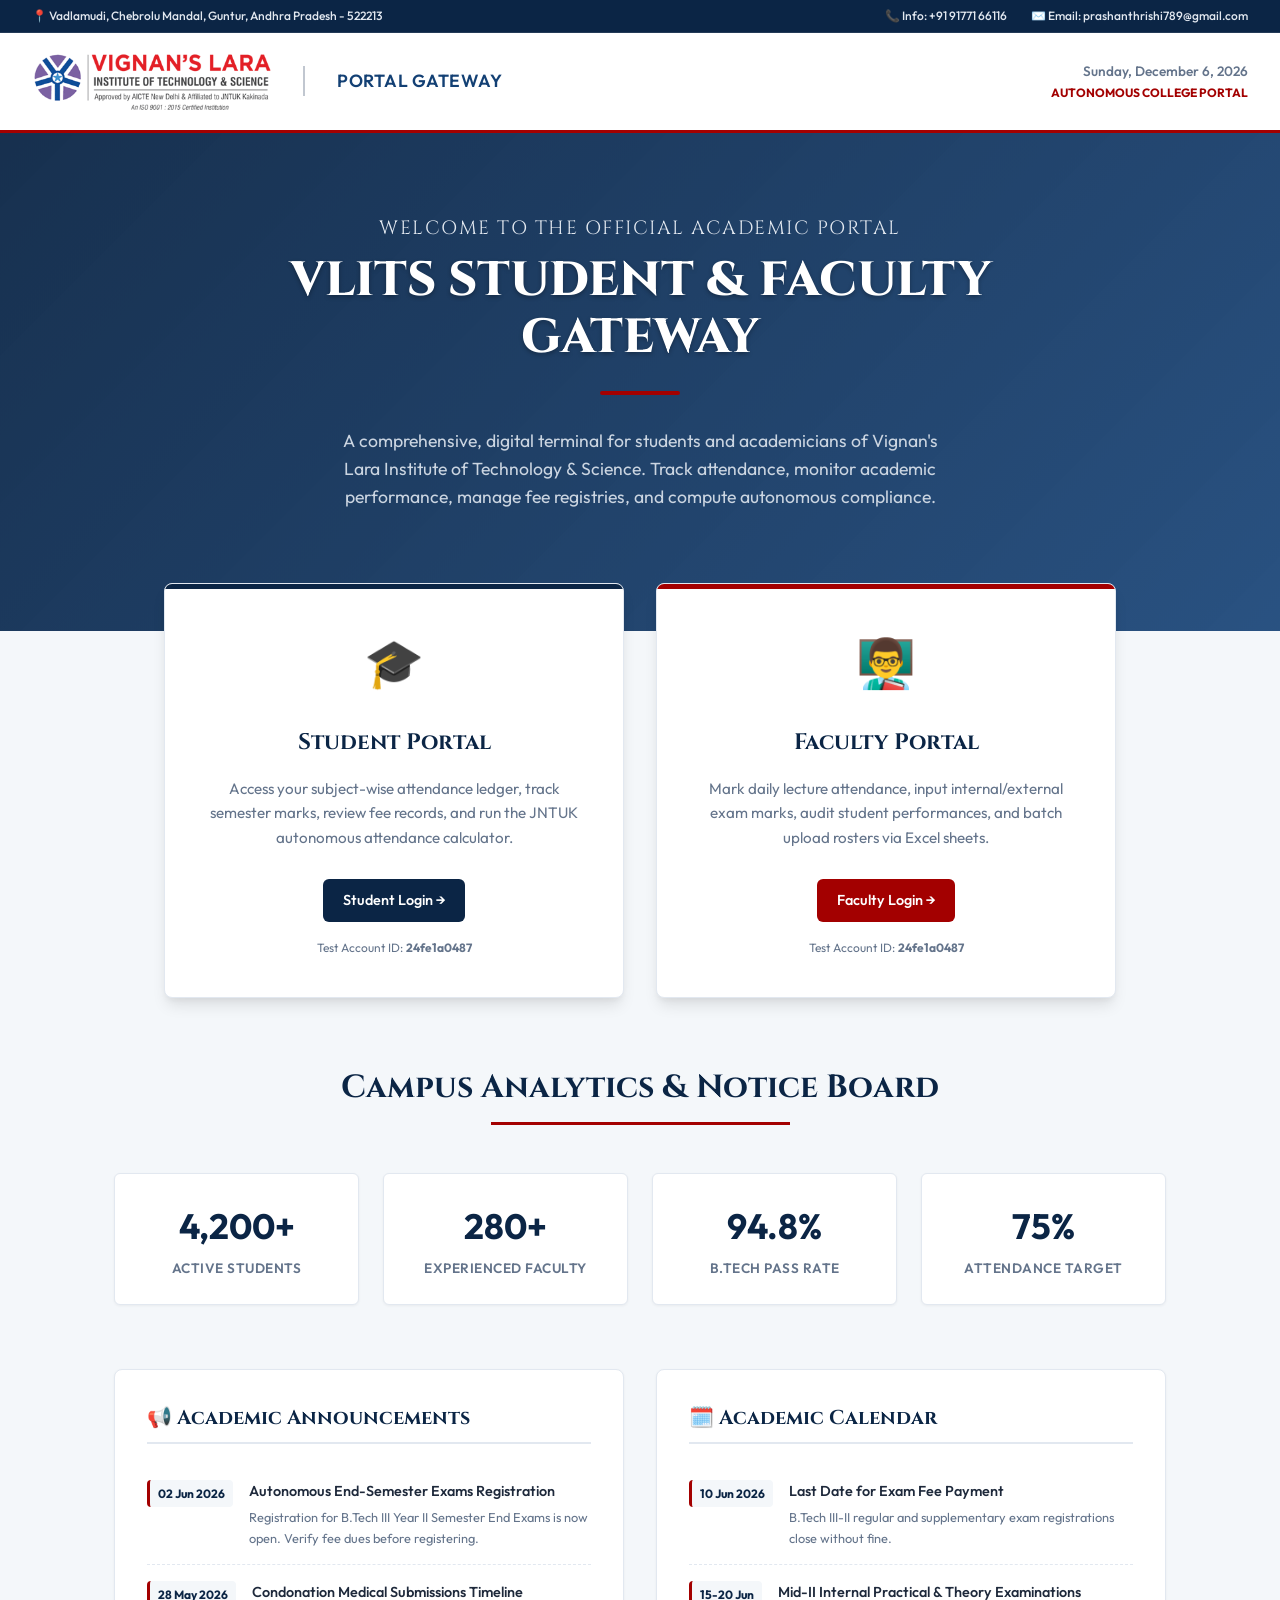
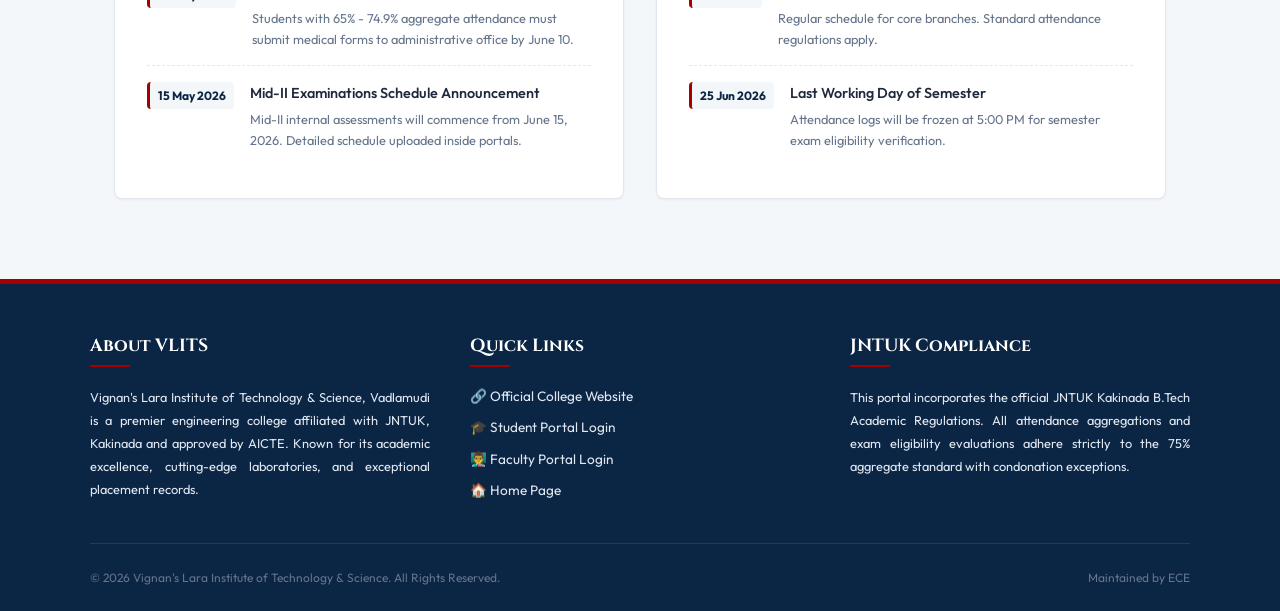
==== index.html @ f17a377c "Initial commit of VLITS student & faculty portal" ====
<!DOCTYPE html>
<html lang="en">
<head>
    <meta charset="UTF-8">
    <meta name="viewport" content="width=device-width, initial-scale=1.0">
    <title>VLITS - Student & Faculty Portal | Vignan's Lara Institute of Technology & Science</title>
    <meta name="description" content="Official Student and Faculty Portal of Vignan's Lara Institute of Technology & Science (VLITS), Vadlamudi. Access attendance, marks, fees, and academic statistics.">
    <link rel="stylesheet" href="css/style.css">
</head>
<body>

    <!-- Top Contact Bar -->
    <div style="background-color: var(--color-primary); color: #E2E8F0; padding: 0.4rem 2rem; display: flex; justify-content: space-between; font-size: 0.75rem; border-bottom: 1px solid rgba(255,255,255,0.1); font-weight: 500;">
        <div>
            <span>📍 Vadlamudi, Chebrolu Mandal, Guntur, Andhra Pradesh - 522213</span>
        </div>
        <div style="display: flex; gap: 1.5rem;">
            <span>📞 Info: +91 91771 66116</span>
            <span>✉️ Email: prashanthrishi789@gmail.com</span>
        </div>
    </div>

    <!-- College Header -->
    <header class="college-header">
        <div class="logo-container">
            <!-- Looks for local logo. If missing, displays stylized CSS graphic -->
            <img class="college-logo-img" src="vignans_lara_logo.png" alt="VLITS Logo" onerror="this.style.display='none'; document.getElementById('logo-fallback').style.display='flex';">
            
            <div id="logo-fallback" style="display:none; width: 60px; height: 60px; border-radius: 50%; background: linear-gradient(135deg, #0B2545, #A30000); color: #FFF; font-weight: 800; font-size: 1.4rem; align-items: center; justify-content: center; border: 3px solid #FFF; box-shadow: var(--shadow-sm);">VL</div>
            
            <div class="logo-divider"></div>
            <span class="portal-label">Portal Gateway</span>
        </div>
        <div class="header-meta">
            <div id="current-date-time">Thursday, June 4, 2026</div>
            <div style="font-size: 0.75rem; color: var(--color-secondary); font-weight: 700;">AUTONOMOUS COLLEGE PORTAL</div>
        </div>
    </header>

    <!-- Hero Section -->
    <section class="hero-section">
        <span class="hero-subtitle">WELCOME TO THE OFFICIAL ACADEMIC PORTAL</span>
        <h2 class="hero-title">VLITS STUDENT & FACULTY GATEWAY</h2>
        <div class="hero-divider"></div>
        <p class="hero-desc">
            A comprehensive, digital terminal for students and academicians of Vignan's Lara Institute of Technology & Science. Track attendance, monitor academic performance, manage fee registries, and compute autonomous compliance.
        </p>
    </section>

    <!-- Portal Selection Section -->
    <main class="portal-selection-container">
        <!-- Student Card -->
        <section class="portal-card portal-card-student">
            <div class="portal-card-icon">🎓</div>
            <h2>Student Portal</h2>
            <p>Access your subject-wise attendance ledger, track semester marks, review fee records, and run the JNTUK autonomous attendance calculator.</p>
            <a href="student-login.html" class="btn btn-primary">Student Login →</a>
            <div style="margin-top: 1rem; font-size: 0.75rem; color: var(--color-text-muted);">
                Test Account ID: <strong>24fe1a0487</strong>
            </div>
        </section>

        <!-- Faculty Card -->
        <section class="portal-card portal-card-faculty">
            <div class="portal-card-icon">👨‍🏫</div>
            <h2>Faculty Portal</h2>
            <p>Mark daily lecture attendance, input internal/external exam marks, audit student performances, and batch upload rosters via Excel sheets.</p>
            <a href="faculty-login.html" class="btn btn-secondary">Faculty Login →</a>
            <div style="margin-top: 1rem; font-size: 0.75rem; color: var(--color-text-muted);">
                Test Account ID: <strong>24fe1a0487</strong>
            </div>
        </section>
    </main>

    <!-- Stats & notice board on Landing -->
    <section class="landing-info-section">
        <div class="section-header-classic">
            <h2>Campus Analytics & Notice Board</h2>
        </div>

        <!-- Campus Stats Row -->
        <div class="quick-stats-grid">
            <div class="quick-stat-box">
                <div class="quick-stat-number">4,200+</div>
                <div class="quick-stat-label">Active Students</div>
            </div>
            <div class="quick-stat-box">
                <div class="quick-stat-number">280+</div>
                <div class="quick-stat-label">Experienced Faculty</div>
            </div>
            <div class="quick-stat-box">
                <div class="quick-stat-number">94.8%</div>
                <div class="quick-stat-label">B.Tech Pass Rate</div>
            </div>
            <div class="quick-stat-box">
                <div class="quick-stat-number">75%</div>
                <div class="quick-stat-label">Attendance Target</div>
            </div>
        </div>

        <!-- Columns: Notices & Calendar -->
        <div class="info-columns-grid">
            <!-- Notices -->
            <div class="info-pane">
                <h3>📢 Academic Announcements</h3>
                <ul class="notice-list" id="notices-container">
                    <!-- Dynamic Notice Items Loaded via JS -->
                </ul>
            </div>
 
            <!-- Calendar -->
            <div class="info-pane">
                <h3>🗓️ Academic Calendar</h3>
                <ul class="notice-list" id="calendar-container">
                    <!-- Dynamic Calendar Items Loaded via JS -->
                </ul>
            </div>
        </div>
    </section>
 
    <!-- Footer -->
    <footer class="college-footer">
        <div class="footer-content">
            <div class="footer-col">
                <h4 style="font-family: var(--font-header);">About VLITS</h4>
                <p style="font-size:0.8rem; margin-top:0.5rem; text-align:justify;">
                    Vignan's Lara Institute of Technology & Science, Vadlamudi is a premier engineering college affiliated with JNTUK, Kakinada and approved by AICTE. Known for its academic excellence, cutting-edge laboratories, and exceptional placement records.
                </p>
            </div>
            <div class="footer-col">
                <h4 style="font-family: var(--font-header);">Quick Links</h4>
                <ul style="margin-top:0.5rem;">
                    <li><a href="https://vignanlara.org" target="_blank">🔗 Official College Website</a></li>
                    <li><a href="student-login.html">🎓 Student Portal Login</a></li>
                    <li><a href="faculty-login.html">👨‍🏫 Faculty Portal Login</a></li>
                    <li><a href="index.html">🏠 Home Page</a></li>
                </ul>
            </div>
            <div class="footer-col">
                <h4 style="font-family: var(--font-header);">JNTUK Compliance</h4>
                <p style="font-size:0.8rem; margin-top:0.5rem; text-align:justify;">
                    This portal incorporates the official JNTUK Kakinada B.Tech Academic Regulations. All attendance aggregations and exam eligibility evaluations adhere strictly to the 75% aggregate standard with condonation exceptions.
                </p>
            </div>
        </div>
        <div class="footer-bottom">
            <div>
                © 2026 Vignan's Lara Institute of Technology & Science. All Rights Reserved.
            </div>
            <div>
                Maintained by ECE
            </div>
        </div>
    </footer>
 
    <!-- Script to set current date and load data.js to initialize localstorage -->
    <script src="js/data.js"></script>
    <script>
        // Update header date
        const options = { weekday: 'long', year: 'numeric', month: 'long', day: 'numeric' };
        document.getElementById('current-date-time').innerText = new Date().toLocaleDateString('en-US', options);

        // Load notices and calendar events dynamically
        async function loadAnnouncements() {
            try {
                const list = await DB.getAnnouncements();
                const noticesContainer = document.getElementById('notices-container');
                const calendarContainer = document.getElementById('calendar-container');
                
                if (noticesContainer && calendarContainer) {
                    noticesContainer.innerHTML = '';
                    calendarContainer.innerHTML = '';
                    
                    const notices = list.filter(a => a.type === 'notice');
                    const calendar = list.filter(a => a.type === 'calendar');
                    
                    if (notices.length === 0) {
                        noticesContainer.innerHTML = '<li class="notice-item" style="color: var(--color-text-muted); padding: 1rem 0;">No active announcements at this time.</li>';
                    } else {
                        notices.forEach(item => {
                            noticesContainer.innerHTML += `
                                <li class="notice-item">
                                    <div class="notice-date">${item.date}</div>
                                    <div>
                                        <div class="notice-title">${item.title}</div>
                                        <div class="notice-desc">${item.desc}</div>
                                    </div>
                                </li>
                            `;
                        });
                    }
                    
                    if (calendar.length === 0) {
                        calendarContainer.innerHTML = '<li class="notice-item" style="color: var(--color-text-muted); padding: 1rem 0;">No scheduled events in the academic calendar.</li>';
                    } else {
                        calendar.forEach(item => {
                            calendarContainer.innerHTML += `
                                <li class="notice-item">
                                    <div class="notice-date">${item.date}</div>
                                    <div>
                                        <div class="notice-title">${item.title}</div>
                                        <div class="notice-desc">${item.desc}</div>
                                    </div>
                                </li>
                            `;
                        });
                    }
                }
            } catch (err) {
                console.error("Failed to load announcements:", err);
            }
        }
        window.addEventListener('DOMContentLoaded', loadAnnouncements);
    </script>
</body>
</html>
---- css/style.css ----
/* ==========================================================================
   Vignan's Lara Institute of Technology & Science (VLITS) Portal Stylesheet
   Theme: Classic Academic Navy & Crimson Red with Modern UI Enhancements
   ========================================================================== */

@import url('https://fonts.googleapis.com/css2?family=Cinzel:wght@600;700;800&family=Outfit:wght@300;400;500;600;700&display=swap');

:root {
    /* Color Palette */
    --color-primary: #0B2545;       /* Deep Academic Navy Blue */
    --color-primary-light: #134074; /* Elegant Steel Blue */
    --color-secondary: #A30000;     /* Crimson Red (VLITS Branding) */
    --color-secondary-light: #C82323;
    --color-bg-main: #F4F7FA;       /* Clean Light Blue-Grey Background */
    --color-bg-card: #FFFFFF;       /* Pure White Cards */
    --color-text-dark: #1E293B;     /* Slate Dark Text */
    --color-text-muted: #64748B;    /* Slate Muted Text */
    --color-border: #E2E8F0;        /* Light Border */
    
    /* Status Colors */
    --color-safe: #10B981;          /* Success Green (>= 75%) */
    --color-safe-bg: #D1FAE5;
    --color-condonation: #F59E0B;   /* Warning Amber (65% - 75%) */
    --color-condonation-bg: #FEF3C7;
    --color-danger: #EF4444;        /* Danger Red (< 65%) */
    --color-danger-bg: #FEE2E2;

    /* Fonts */
    --font-header: 'Cinzel', serif;
    --font-body: 'Outfit', sans-serif;

    /* Shadows & Transitions */
    --shadow-sm: 0 1px 3px rgba(0, 0, 0, 0.05);
    --shadow-md: 0 4px 6px -1px rgba(0, 0, 0, 0.08), 0 2px 4px -1px rgba(0, 0, 0, 0.04);
    --shadow-lg: 0 10px 15px -3px rgba(0, 0, 0, 0.1), 0 4px 6px -2px rgba(0, 0, 0, 0.05);
    --shadow-premium: 0 20px 25px -5px rgba(11, 37, 69, 0.08), 0 10px 10px -5px rgba(11, 37, 69, 0.04);
    --transition: all 0.3s cubic-bezier(0.4, 0, 0.2, 1);
    
    /* Layout constants */
    --sidebar-width: 260px;
    --header-height: 80px;
}

/* ==========================================================================
   Base & Reset
   ========================================================================== */
* {
    margin: 0;
    padding: 0;
    box-sizing: border-box;
}

body {
    font-family: var(--font-body);
    background-color: var(--color-bg-main);
    color: var(--color-text-dark);
    line-height: 1.6;
    overflow-x: hidden;
}

a {
    text-decoration: none;
    color: inherit;
}

button, input, select, textarea {
    font-family: inherit;
}

/* Scrollbar styling */
::-webkit-scrollbar {
    width: 8px;
    height: 8px;
}
::-webkit-scrollbar-track {
    background: #F1F5F9;
}
::-webkit-scrollbar-thumb {
    background: #CBD5E1;
    border-radius: 4px;
}
::-webkit-scrollbar-thumb:hover {
    background: #94A3B8;
}

/* ==========================================================================
   Typography & Helper Classes
   ========================================================================== */
.academic-title {
    font-family: var(--font-header);
    color: var(--color-primary);
    letter-spacing: 0.5px;
}

.text-center { text-align: center; }
.text-right { text-align: right; }

.badge {
    display: inline-flex;
    align-items: center;
    padding: 0.25rem 0.75rem;
    font-size: 0.75rem;
    font-weight: 600;
    border-radius: 9999px;
    text-transform: uppercase;
    letter-spacing: 0.05em;
}
.badge-safe { background-color: var(--color-safe-bg); color: #047857; }
.badge-condonation { background-color: var(--color-condonation-bg); color: #B45309; }
.badge-danger { background-color: var(--color-danger-bg); color: #B91C1C; }
.badge-info { background-color: #E0F2FE; color: #0369A1; }

.btn {
    display: inline-flex;
    align-items: center;
    justify-content: center;
    padding: 0.625rem 1.25rem;
    font-weight: 550;
    border-radius: 6px;
    cursor: pointer;
    transition: var(--transition);
    border: none;
    font-size: 0.9rem;
    gap: 0.5rem;
}
.btn-primary {
    background-color: var(--color-primary);
    color: #FFFFFF;
}
.btn-primary:hover {
    background-color: var(--color-primary-light);
    transform: translateY(-1px);
    box-shadow: var(--shadow-md);
}
.btn-secondary {
    background-color: var(--color-secondary);
    color: #FFFFFF;
}
.btn-secondary:hover {
    background-color: var(--color-secondary-light);
    transform: translateY(-1px);
    box-shadow: var(--shadow-md);
}
.btn-outline {
    background-color: transparent;
    border: 1.5px solid var(--color-primary);
    color: var(--color-primary);
}
.btn-outline:hover {
    background-color: var(--color-primary);
    color: #FFFFFF;
}
.btn-sm {
    padding: 0.4rem 0.8rem;
    font-size: 0.8rem;
}

/* ==========================================================================
   Header & Navigation (Landing Page & Portals)
   ========================================================================== */
.college-header {
    background-color: #FFFFFF;
    border-bottom: 3px solid var(--color-secondary);
    padding: 1rem 2rem;
    display: flex;
    justify-content: space-between;
    align-items: center;
    box-shadow: var(--shadow-sm);
    z-index: 100;
}

.logo-container {
    display: flex;
    align-items: center;
    gap: 1.5rem;
}

.college-logo-img {
    height: 65px;
    width: auto;
    object-fit: contain;
}

.logo-divider {
    width: 2px;
    height: 30px;
    background-color: var(--color-text-muted);
    opacity: 0.4;
    margin: 0 0.5rem;
}

.portal-label {
    font-family: var(--font-body);
    font-size: 1.1rem;
    font-weight: 600;
    color: var(--color-primary-light);
    letter-spacing: 0.75px;
    text-transform: uppercase;
}

.logo-text h1 {
    font-family: var(--font-header);
    font-size: 1.6rem;
    color: var(--color-primary);
    font-weight: 700;
    line-height: 1.2;
}

.logo-text p {
    font-size: 0.8rem;
    color: var(--color-text-muted);
    font-weight: 500;
    letter-spacing: 0.5px;
}

.header-meta {
    font-size: 0.85rem;
    color: var(--color-text-muted);
    font-weight: 550;
    text-align: right;
}

/* ==========================================================================
   Landing Page (index.html) Styles
   ========================================================================== */
.hero-section {
    background: linear-gradient(135deg, rgba(11, 37, 69, 0.95), rgba(19, 64, 116, 0.9)), url('https://images.unsplash.com/photo-1541339907198-e08756dedf3f?auto=format&fit=crop&w=1920&q=80');
    background-size: cover;
    background-position: center;
    color: #FFFFFF;
    padding: 5rem 2rem;
    text-center;
    display: flex;
    flex-direction: column;
    align-items: center;
    text-align: center;
}

.hero-subtitle {
    font-family: var(--font-header);
    font-size: 1.2rem;
    color: #E2E8F0;
    margin-bottom: 0.5rem;
    letter-spacing: 1.5px;
}

.hero-title {
    font-size: 3rem;
    font-family: var(--font-header);
    font-weight: 800;
    margin-bottom: 1.5rem;
    line-height: 1.2;
    max-width: 900px;
    text-shadow: 0 2px 4px rgba(0,0,0,0.3);
}

.hero-divider {
    width: 80px;
    height: 4px;
    background-color: var(--color-secondary);
    margin: 0 auto 2rem;
    border-radius: 2px;
}

.hero-desc {
    max-width: 600px;
    font-size: 1.1rem;
    color: #CBD5E1;
    margin-bottom: 2.5rem;
}

/* Portal Entry Cards */
.portal-selection-container {
    max-width: 1000px;
    margin: -3rem auto 4rem;
    padding: 0 1.5rem;
    display: grid;
    grid-template-columns: repeat(auto-fit, minmax(280px, 1fr));
    gap: 2rem;
}

.portal-card {
    background-color: var(--color-bg-card);
    border-radius: 8px;
    padding: 2.5rem 2rem;
    text-align: center;
    box-shadow: var(--shadow-lg);
    transition: var(--transition);
    border: 1px solid var(--color-border);
    position: relative;
    overflow: hidden;
}

.portal-card::before {
    content: '';
    position: absolute;
    top: 0;
    left: 0;
    width: 100%;
    height: 5px;
    transition: var(--transition);
}

.portal-card-student::before { background-color: var(--color-primary); }
.portal-card-faculty::before { background-color: var(--color-secondary); }

.portal-card:hover {
    transform: translateY(-8px);
    box-shadow: var(--shadow-premium);
}

.portal-card-icon {
    font-size: 3rem;
    margin-bottom: 1.5rem;
    display: inline-block;
}

.portal-card-student .portal-card-icon { color: var(--color-primary); }
.portal-card-faculty .portal-card-icon { color: var(--color-secondary); }

.portal-card h2 {
    font-family: var(--font-header);
    font-size: 1.4rem;
    color: var(--color-primary);
    margin-bottom: 1rem;
}

.portal-card p {
    color: var(--color-text-muted);
    font-size: 0.95rem;
    margin-bottom: 1.8rem;
    min-height: 50px;
}

/* Stats Section on Landing */
.landing-info-section {
    max-width: 1100px;
    margin: 0 auto 5rem;
    padding: 0 1.5rem;
}

.section-header-classic {
    text-align: center;
    margin-bottom: 3rem;
}
.section-header-classic h2 {
    font-family: var(--font-header);
    color: var(--color-primary);
    font-size: 2rem;
    position: relative;
    display: inline-block;
    padding-bottom: 0.75rem;
}
.section-header-classic h2::after {
    content: '';
    position: absolute;
    bottom: 0;
    left: 25%;
    width: 50%;
    height: 3px;
    background-color: var(--color-secondary);
}

.quick-stats-grid {
    display: grid;
    grid-template-columns: repeat(auto-fit, minmax(200px, 1fr));
    gap: 1.5rem;
    margin-bottom: 4rem;
}

.quick-stat-box {
    background-color: #FFFFFF;
    border: 1px solid var(--color-border);
    padding: 1.5rem;
    border-radius: 6px;
    text-align: center;
    box-shadow: var(--shadow-sm);
}

.quick-stat-number {
    font-size: 2.2rem;
    font-weight: 700;
    color: var(--color-primary);
    margin-bottom: 0.25rem;
}

.quick-stat-label {
    font-size: 0.85rem;
    color: var(--color-text-muted);
    text-transform: uppercase;
    letter-spacing: 0.5px;
    font-weight: 600;
}

/* Notice Board & Calendar Grid */
.info-columns-grid {
    display: grid;
    grid-template-columns: repeat(auto-fit, minmax(320px, 1fr));
    gap: 2rem;
}

.info-pane {
    background-color: #FFFFFF;
    border: 1px solid var(--color-border);
    border-radius: 8px;
    padding: 2rem;
    box-shadow: var(--shadow-sm);
}

.info-pane h3 {
    font-family: var(--font-header);
    color: var(--color-primary);
    font-size: 1.25rem;
    margin-bottom: 1.25rem;
    border-bottom: 2px solid var(--color-border);
    padding-bottom: 0.5rem;
    display: flex;
    align-items: center;
    gap: 0.5rem;
}

.notice-list {
    list-style: none;
}

.notice-item {
    padding: 1rem 0;
    border-bottom: 1px dashed var(--color-border);
    display: flex;
    gap: 1rem;
}

.notice-item:last-child {
    border-bottom: none;
}

.notice-date {
    background-color: var(--color-bg-main);
    color: var(--color-primary);
    padding: 0.25rem 0.5rem;
    border-radius: 4px;
    font-size: 0.75rem;
    font-weight: 700;
    height: fit-content;
    white-space: nowrap;
    border-left: 3px solid var(--color-secondary);
}

.notice-title {
    font-weight: 550;
    font-size: 0.9rem;
    color: var(--color-text-dark);
    margin-bottom: 0.25rem;
}

.notice-desc {
    font-size: 0.8rem;
    color: var(--color-text-muted);
}

/* Footer */
.college-footer {
    background-color: var(--color-primary);
    color: #E2E8F0;
    padding: 3rem 2rem 1.5rem;
    border-top: 5px solid var(--color-secondary);
}

.footer-content {
    max-width: 1100px;
    margin: 0 auto;
    display: grid;
    grid-template-columns: repeat(auto-fit, minmax(250px, 1fr));
    gap: 2.5rem;
    margin-bottom: 2rem;
}

.footer-col h4 {
    font-family: var(--font-header);
    font-size: 1.1rem;
    color: #FFFFFF;
    margin-bottom: 1.2rem;
    position: relative;
    padding-bottom: 0.4rem;
}

.footer-col h4::after {
    content: '';
    position: absolute;
    bottom: 0;
    left: 0;
    width: 40px;
    height: 2px;
    background-color: var(--color-secondary);
}

.footer-col p {
    font-size: 0.85rem;
    line-height: 1.8;
}

.footer-col ul {
    list-style: none;
}

.footer-col ul li {
    font-size: 0.85rem;
    margin-bottom: 0.6rem;
}

.footer-col ul li a:hover {
    color: #FFFFFF;
    text-decoration: underline;
}

.footer-bottom {
    max-width: 1100px;
    margin: 0 auto;
    border-top: 1px solid rgba(255, 255, 255, 0.1);
    padding-top: 1.5rem;
    display: flex;
    justify-content: space-between;
    align-items: center;
    font-size: 0.75rem;
    color: var(--color-text-muted);
    flex-wrap: wrap;
    gap: 1rem;
}

/* ==========================================================================
   Login Page (student-login.html, faculty-login.html)
   ========================================================================== */
.login-container {
    min-height: calc(100vh - var(--header-height) - 150px);
    display: flex;
    align-items: center;
    justify-content: center;
    padding: 3rem 1.5rem;
    background-color: var(--color-bg-main);
}

.login-card {
    background-color: #FFFFFF;
    border-radius: 8px;
    box-shadow: var(--shadow-lg);
    width: 100%;
    max-width: 420px;
    padding: 2.5rem;
    border: 1px solid var(--color-border);
    position: relative;
}

.login-card::before {
    content: '';
    position: absolute;
    top: 0;
    left: 0;
    width: 100%;
    height: 4px;
}
.login-card-student::before { background-color: var(--color-primary); }
.login-card-faculty::before { background-color: var(--color-secondary); }

.login-card h2 {
    font-family: var(--font-header);
    color: var(--color-primary);
    font-size: 1.5rem;
    margin-bottom: 0.5rem;
    text-align: center;
}

.login-subtitle {
    text-align: center;
    color: var(--color-text-muted);
    font-size: 0.85rem;
    margin-bottom: 2rem;
}

.form-group {
    margin-bottom: 1.25rem;
}

.form-group label {
    display: block;
    font-size: 0.85rem;
    font-weight: 600;
    margin-bottom: 0.5rem;
    color: var(--color-text-dark);
}

.form-control {
    width: 100%;
    padding: 0.65rem 0.9rem;
    font-size: 0.9rem;
    border: 1px solid #CBD5E1;
    border-radius: 6px;
    outline: none;
    transition: var(--transition);
    background-color: #F8FAFC;
}

.form-control:focus {
    border-color: var(--color-primary-light);
    background-color: #FFFFFF;
    box-shadow: 0 0 0 3px rgba(19, 64, 116, 0.1);
}

.login-btn {
    width: 100%;
    margin-top: 1.5rem;
    padding: 0.75rem;
}

.login-info-box {
    margin-top: 1.5rem;
    background-color: #F8FAFC;
    border: 1px solid var(--color-border);
    padding: 0.85rem;
    border-radius: 6px;
    font-size: 0.75rem;
    color: var(--color-text-muted);
}
.login-info-box strong {
    color: var(--color-text-dark);
}

.error-message {
    background-color: var(--color-danger-bg);
    color: #B91C1C;
    padding: 0.75rem;
    border-radius: 6px;
    font-size: 0.8rem;
    margin-bottom: 1rem;
    display: none;
    font-weight: 550;
    text-align: center;
    border-left: 4px solid var(--color-danger);
}

/* ==========================================================================
   Dashboard Layout (Student & Faculty)
   ========================================================================== */
.dashboard-wrapper {
    display: flex;
    min-height: calc(100vh - var(--header-height));
    position: relative;
}

/* Sidebar styling */
.sidebar {
    width: var(--sidebar-width);
    background-color: var(--color-primary);
    color: #E2E8F0;
    flex-shrink: 0;
    display: flex;
    flex-direction: column;
    box-shadow: var(--shadow-md);
    position: sticky;
    top: var(--header-height);
    height: calc(100vh - var(--header-height));
    z-index: 10;
    border-top: 1px solid rgba(255, 255, 255, 0.05);
}

.sidebar-profile {
    padding: 1.5rem;
    border-bottom: 1px solid rgba(255, 255, 255, 0.1);
    display: flex;
    align-items: center;
    gap: 1rem;
}

.profile-avatar {
    width: 48px;
    height: 48px;
    border-radius: 50%;
    background-color: rgba(255, 255, 255, 0.15);
    border: 2px solid var(--color-secondary);
    display: flex;
    align-items: center;
    justify-content: center;
    font-size: 1.4rem;
    color: #FFFFFF;
    font-weight: 600;
}

.profile-info {
    overflow: hidden;
}

.profile-name {
    font-size: 0.9rem;
    font-weight: 600;
    color: #FFFFFF;
    white-space: nowrap;
    text-overflow: ellipsis;
    overflow: hidden;
}

.profile-role {
    font-size: 0.75rem;
    color: #94A3B8;
}

.sidebar-menu {
    list-style: none;
    padding: 1.5rem 0;
    flex-grow: 1;
    overflow-y: auto;
}

/* Custom scrollbar for sidebar menu to keep styling sleek and premium */
.sidebar-menu::-webkit-scrollbar {
    width: 6px;
}

.sidebar-menu::-webkit-scrollbar-track {
    background: transparent;
}

.sidebar-menu::-webkit-scrollbar-thumb {
    background: rgba(255, 255, 255, 0.1);
    border-radius: 3px;
}

.sidebar-menu::-webkit-scrollbar-thumb:hover {
    background: rgba(255, 255, 255, 0.2);
}

.menu-item a {
    display: flex;
    align-items: center;
    padding: 0.75rem 1.5rem;
    font-size: 0.9rem;
    font-weight: 500;
    color: #94A3B8;
    transition: var(--transition);
    gap: 0.75rem;
    border-left: 4px solid transparent;
    cursor: pointer;
}

.menu-item a:hover,
.menu-item.active a {
    color: #FFFFFF;
    background-color: rgba(255, 255, 255, 0.05);
    border-left-color: var(--color-secondary);
}

.menu-item-icon {
    font-size: 1.1rem;
    width: 20px;
    text-align: center;
}

.sidebar-footer {
    padding: 1.5rem;
    border-top: 1px solid rgba(255, 255, 255, 0.1);
}

.btn-logout {
    width: 100%;
    background-color: rgba(239, 68, 68, 0.15);
    color: #F87171;
    border: 1px solid rgba(239, 68, 68, 0.2);
}

.btn-logout:hover {
    background-color: #EF4444;
    color: #FFFFFF;
}

/* Main Content Area */
.main-content {
    flex-grow: 1;
    padding: 2rem;
    overflow-y: auto;
    background-color: var(--color-bg-main);
}

.page-header {
    display: flex;
    justify-content: space-between;
    align-items: center;
    margin-bottom: 2rem;
    border-bottom: 1.5px solid var(--color-border);
    padding-bottom: 1rem;
}

.page-title h2 {
    font-family: var(--font-header);
    color: var(--color-primary);
    font-size: 1.6rem;
}

.page-title p {
    font-size: 0.85rem;
    color: var(--color-text-muted);
}

.dashboard-tab {
    display: none;
}

.dashboard-tab.active-tab {
    display: block;
    animation: fadeIn 0.4s ease;
}

@keyframes fadeIn {
    from { opacity: 0; transform: translateY(5px); }
    to { opacity: 1; transform: translateY(0); }
}

/* ==========================================================================
   Dashboard Overview Cards (Student & Faculty)
   ========================================================================== */
.overview-grid {
    display: grid;
    grid-template-columns: repeat(auto-fit, minmax(240px, 1fr));
    gap: 1.5rem;
    margin-bottom: 2rem;
}

.stat-card {
    background-color: #FFFFFF;
    border-radius: 8px;
    padding: 1.5rem;
    box-shadow: var(--shadow-sm);
    border: 1px solid var(--color-border);
    display: flex;
    align-items: center;
    justify-content: space-between;
    transition: var(--transition);
}

.stat-card:hover {
    box-shadow: var(--shadow-md);
    transform: translateY(-2px);
}

.stat-card-details h4 {
    font-size: 0.8rem;
    color: var(--color-text-muted);
    text-transform: uppercase;
    letter-spacing: 0.5px;
    margin-bottom: 0.5rem;
    font-weight: 600;
}

.stat-card-details .value {
    font-size: 1.8rem;
    font-weight: 700;
    color: var(--color-primary);
}

.stat-card-icon {
    width: 48px;
    height: 48px;
    border-radius: 8px;
    display: flex;
    align-items: center;
    justify-content: center;
    font-size: 1.5rem;
    background-color: var(--color-bg-main);
    color: var(--color-primary-light);
}

.stat-card-accent .stat-card-icon {
    background-color: var(--color-danger-bg);
    color: var(--color-secondary);
}

/* Layout for sections: Row with details and small side panes */
.dashboard-row-split {
    display: grid;
    grid-template-columns: 2fr 1fr;
    gap: 1.5rem;
    margin-bottom: 2rem;
}

.dashboard-row-split-uneven {
    display: grid;
    grid-template-columns: 1fr 1.8fr;
    gap: 2rem;
    margin-bottom: 2rem;
}

@media (max-width: 992px) {
    .dashboard-row-split {
        grid-template-columns: 1fr;
    }
    .dashboard-row-split-uneven {
        grid-template-columns: 1fr;
    }
}


.card-panel {
    background-color: #FFFFFF;
    border-radius: 8px;
    border: 1px solid var(--color-border);
    padding: 1.5rem;
    box-shadow: var(--shadow-sm);
    margin-bottom: 1.5rem;
}

.card-panel-title {
    font-family: var(--font-header);
    color: var(--color-primary);
    font-size: 1.1rem;
    margin-bottom: 1.25rem;
    border-bottom: 1.5px solid var(--color-border);
    padding-bottom: 0.5rem;
    display: flex;
    align-items: center;
    justify-content: space-between;
}

/* Circular Progress Container */
.circular-progress-panel {
    display: flex;
    flex-direction: column;
    align-items: center;
    text-align: center;
    padding: 1.5rem 1rem;
}

.circular-progress {
    position: relative;
    width: 140px;
    height: 140px;
    margin-bottom: 1rem;
}

.circular-progress svg {
    width: 100%;
    height: 100%;
    transform: rotate(-90deg);
}

.circular-progress circle {
    fill: none;
    stroke-width: 10;
    stroke-linecap: round;
}

.circular-progress .bg {
    stroke: #E2E8F0;
}

.circular-progress .bar {
    stroke: var(--color-primary);
    stroke-dasharray: 408.4; /* 2 * PI * r (r=65) */
    stroke-dashoffset: 408.4;
    transition: stroke-dashoffset 0.8s ease-in-out, stroke 0.4s ease;
}

.circular-progress .percentage-text {
    position: absolute;
    top: 50%;
    left: 50%;
    transform: translate(-50%, -50%);
    font-size: 1.5rem;
    font-weight: 700;
    color: var(--color-primary);
}

/* ==========================================================================
   Table Design
   ========================================================================== */
.table-responsive {
    width: 100%;
    overflow-x: auto;
    border: 1px solid var(--color-border);
    border-radius: 6px;
    box-shadow: var(--shadow-sm);
}

.academic-table {
    width: 100%;
    border-collapse: collapse;
    text-align: left;
    background-color: #FFFFFF;
    font-size: 0.9rem;
}

.academic-table th {
    background-color: var(--color-bg-main);
    color: var(--color-primary);
    font-weight: 600;
    padding: 0.85rem 1rem;
    border-bottom: 2px solid var(--color-border);
    text-transform: uppercase;
    font-size: 0.75rem;
    letter-spacing: 0.5px;
}

.academic-table td {
    padding: 0.9rem 1rem;
    border-bottom: 1px solid var(--color-border);
    color: var(--color-text-dark);
}

.academic-table tr:last-child td {
    border-bottom: none;
}

.academic-table tr:hover {
    background-color: #F8FAFC;
}

/* Highlight specific columns or rows */
.font-bold {
    font-weight: 600;
}

.text-success { color: #10B981; }
.text-danger { color: #EF4444; }

/* ==========================================================================
   Attendance Calculator (attendance-calculator)
   ========================================================================== */
.calculator-container {
    display: grid;
    grid-template-columns: 1.2fr 1fr;
    gap: 1.5rem;
}

@media (max-width: 850px) {
    .calculator-container {
        grid-template-columns: 1fr;
    }
}

.calculator-inputs {
    display: flex;
    flex-direction: column;
    gap: 1rem;
}

.range-slider-group {
    margin-bottom: 1rem;
}

.range-slider-labels {
    display: flex;
    justify-content: space-between;
    font-size: 0.85rem;
    font-weight: 550;
    color: var(--color-text-dark);
    margin-bottom: 0.5rem;
}

.range-slider {
    width: 100%;
    height: 6px;
    background: #E2E8F0;
    border-radius: 3px;
    outline: none;
    -webkit-appearance: none;
}

.range-slider::-webkit-slider-thumb {
    -webkit-appearance: none;
    width: 18px;
    height: 18px;
    border-radius: 50%;
    background: var(--color-primary);
    cursor: pointer;
    box-shadow: var(--shadow-sm);
    transition: var(--transition);
}

.range-slider::-webkit-slider-thumb:hover {
    transform: scale(1.1);
}

.calculator-results {
    background-color: var(--color-bg-main);
    border: 1px solid var(--color-border);
    border-radius: 8px;
    padding: 1.5rem;
    display: flex;
    flex-direction: column;
    justify-content: space-between;
}

.calc-status-box {
    padding: 1.25rem;
    border-radius: 6px;
    text-align: center;
    font-weight: 600;
    margin-bottom: 1.5rem;
    font-size: 1.1rem;
    border: 1px solid transparent;
}

.calc-status-safe {
    background-color: var(--color-safe-bg);
    color: #065F46;
    border-color: rgba(16, 185, 129, 0.2);
}

.calc-status-condonation {
    background-color: var(--color-condonation-bg);
    color: #92400E;
    border-color: rgba(245, 158, 11, 0.2);
}

.calc-status-danger {
    background-color: var(--color-danger-bg);
    color: #991B1B;
    border-color: rgba(239, 68, 68, 0.2);
}

.calc-metric-row {
    display: flex;
    justify-content: space-between;
    align-items: center;
    padding: 0.85rem 0;
    border-bottom: 1px dashed var(--color-border);
}

.calc-metric-row:last-child {
    border-bottom: none;
}

.calc-metric-label {
    font-size: 0.9rem;
    color: var(--color-text-muted);
}

.calc-metric-value {
    font-weight: 700;
    font-size: 1.05rem;
    color: var(--color-primary);
}

.calc-rules-notes {
    margin-top: 1.5rem;
    background-color: #FFFFFF;
    border: 1px solid var(--color-border);
    padding: 1rem;
    border-radius: 6px;
    font-size: 0.8rem;
    color: var(--color-text-muted);
}

.calc-rules-notes h5 {
    font-weight: 700;
    color: var(--color-primary);
    margin-bottom: 0.5rem;
    text-transform: uppercase;
    font-size: 0.75rem;
}

.calc-rules-notes ul {
    padding-left: 1.25rem;
}

.calc-rules-notes li {
    margin-bottom: 0.25rem;
}

/* ==========================================================================
   Fees Portal & Payment Modal
   ========================================================================== */
.fees-grid {
    display: grid;
    grid-template-columns: repeat(auto-fit, minmax(280px, 1fr));
    gap: 1.5rem;
    margin-bottom: 2rem;
}

.fee-card {
    background-color: #FFFFFF;
    border: 1px solid var(--color-border);
    border-radius: 8px;
    padding: 1.5rem;
    box-shadow: var(--shadow-sm);
    display: flex;
    flex-direction: column;
    justify-content: space-between;
}

.fee-card-header {
    display: flex;
    justify-content: space-between;
    align-items: center;
    margin-bottom: 1rem;
}

.fee-title {
    font-size: 1.05rem;
    font-weight: 600;
    color: var(--color-primary);
}

.fee-amount {
    font-size: 1.75rem;
    font-weight: 700;
    color: var(--color-primary-light);
    margin-bottom: 1rem;
}

.fee-details-list {
    font-size: 0.85rem;
    color: var(--color-text-muted);
    margin-bottom: 1.5rem;
    list-style: none;
}

.fee-details-list li {
    display: flex;
    justify-content: space-between;
    padding: 0.35rem 0;
    border-bottom: 1px solid #F1F5F9;
}

.fee-details-list li:last-child {
    border-bottom: none;
}

/* Pay Modal */
.modal {
    position: fixed;
    top: 0;
    left: 0;
    width: 100%;
    height: 100%;
    background-color: rgba(11, 37, 69, 0.6);
    display: flex;
    align-items: center;
    justify-content: center;
    z-index: 1000;
    opacity: 0;
    pointer-events: none;
    transition: opacity 0.3s ease;
}

.modal.active-modal {
    opacity: 1;
    pointer-events: auto;
}

.modal-content {
    background-color: #FFFFFF;
    border-radius: 8px;
    max-width: 480px;
    width: 90%;
    box-shadow: var(--shadow-lg);
    border: 1px solid var(--color-border);
    overflow: hidden;
    transform: scale(0.9);
    transition: transform 0.3s ease;
}

.modal.active-modal .modal-content {
    transform: scale(1);
}

.modal-header {
    background-color: var(--color-primary);
    color: #FFFFFF;
    padding: 1.25rem 1.5rem;
    font-family: var(--font-header);
    font-size: 1.1rem;
    font-weight: 700;
    display: flex;
    justify-content: space-between;
    align-items: center;
}

.modal-close {
    cursor: pointer;
    font-size: 1.4rem;
    line-height: 1;
    background: none;
    border: none;
    color: #E2E8F0;
    transition: var(--transition);
}

.modal-close:hover {
    color: #FFFFFF;
}

.modal-body {
    padding: 1.5rem;
}

.modal-footer {
    padding: 1.25rem 1.5rem;
    border-top: 1px solid var(--color-border);
    display: flex;
    justify-content: flex-end;
    gap: 1rem;
    background-color: #F8FAFC;
}

.payment-success-pane {
    text-align: center;
    padding: 1.5rem 0;
    display: none;
}

.success-icon {
    font-size: 3.5rem;
    color: var(--color-safe);
    margin-bottom: 1rem;
    display: inline-block;
    animation: scaleUp 0.4s ease-out;
}

@keyframes scaleUp {
    from { transform: scale(0.5); opacity: 0; }
    to { transform: scale(1); opacity: 1; }
}

/* Print Receipt Styling */
@media print {
    body * {
        visibility: hidden;
    }
    #receipt-print-area, #receipt-print-area * {
        visibility: visible;
    }
    #receipt-print-area {
        position: absolute;
        left: 0;
        top: 0;
        width: 100%;
        padding: 20px;
        background: #FFF;
        color: #000;
    }
}

.receipt-box {
    border: 2px solid var(--color-primary);
    padding: 2rem;
    background-color: #FFFFFF;
    border-radius: 8px;
    max-width: 600px;
    margin: 0 auto;
}

.receipt-header {
    text-align: center;
    border-bottom: 2px solid var(--color-secondary);
    padding-bottom: 1.5rem;
    margin-bottom: 1.5rem;
}

.receipt-header h3 {
    font-family: var(--font-header);
    color: var(--color-primary);
    font-size: 1.4rem;
    margin-bottom: 0.25rem;
}

.receipt-header p {
    font-size: 0.8rem;
    color: var(--color-text-muted);
}

.receipt-details-grid {
    display: grid;
    grid-template-columns: 1fr 1fr;
    gap: 1rem;
    margin-bottom: 1.5rem;
    font-size: 0.85rem;
}

.receipt-meta-item strong {
    color: var(--color-primary);
}

.receipt-table {
    width: 100%;
    border-collapse: collapse;
    margin-bottom: 2rem;
    font-size: 0.9rem;
}

.receipt-table th, .receipt-table td {
    border: 1px solid var(--color-border);
    padding: 0.75rem 1rem;
}

.receipt-table th {
    background-color: #F8FAFC;
    color: var(--color-primary);
    font-weight: 600;
}

.receipt-footer-notes {
    text-align: center;
    font-size: 0.75rem;
    color: var(--color-text-muted);
    border-top: 1px dashed var(--color-border);
    padding-top: 1rem;
}

/* ==========================================================================
   Faculty Dashboard Components (Mark Attendance, Enter Marks)
   ========================================================================== */
.filters-panel {
    background-color: #FFFFFF;
    border: 1px solid var(--color-border);
    border-radius: 8px;
    padding: 1.5rem;
    box-shadow: var(--shadow-sm);
    margin-bottom: 1.5rem;
}

.filters-grid {
    display: grid;
    grid-template-columns: repeat(auto-fit, minmax(180px, 1fr));
    gap: 1.25rem;
    align-items: flex-end;
}

.attendance-marking-roster {
    margin-top: 1.5rem;
}

.roster-header-actions {
    display: flex;
    justify-content: space-between;
    align-items: center;
    margin-bottom: 1rem;
}

.bulk-actions-group {
    display: flex;
    gap: 0.75rem;
}

.checkbox-cell {
    text-align: center;
    width: 60px;
}

.checkbox-custom {
    width: 18px;
    height: 18px;
    cursor: pointer;
    accent-color: var(--color-primary);
}

/* Performance Indicator input cell */
.marks-input {
    width: 70px;
    padding: 0.35rem 0.5rem;
    border: 1px solid #CBD5E1;
    border-radius: 4px;
    text-align: center;
    font-weight: 600;
    outline: none;
    font-size: 0.85rem;
}

.marks-input:focus {
    border-color: var(--color-primary);
    background-color: #F8FAFC;
}

/* Custom Notifications */
.toast {
    position: fixed;
    bottom: 2rem;
    right: 2rem;
    background-color: var(--color-primary);
    color: #FFFFFF;
    padding: 1rem 1.5rem;
    border-radius: 6px;
    box-shadow: var(--shadow-lg);
    z-index: 10000;
    display: flex;
    align-items: center;
    gap: 0.75rem;
    font-weight: 550;
    font-size: 0.9rem;
    transform: translateY(100px);
    opacity: 0;
    transition: transform 0.4s cubic-bezier(0.175, 0.885, 0.32, 1.275), opacity 0.3s ease;
    border-left: 4px solid var(--color-secondary);
}

.toast.active-toast {
    transform: translateY(0);
    opacity: 1;
}

/* Simulated Excel Import Box */
.excel-import-box {
    border: 2px dashed #CBD5E1;
    border-radius: 8px;
    padding: 2.5rem;
    text-align: center;
    background-color: #F8FAFC;
    cursor: pointer;
    transition: var(--transition);
    margin-bottom: 1.5rem;
}

.excel-import-box:hover {
    border-color: var(--color-primary-light);
    background-color: #F1F5F9;
}

.excel-import-icon {
    font-size: 2.5rem;
    color: #047857; /* Excel Green */
    margin-bottom: 1rem;
    display: inline-block;
}

.excel-import-box h4 {
    font-size: 1rem;
    color: var(--color-text-dark);
    margin-bottom: 0.5rem;
}

.excel-import-box p {
    font-size: 0.8rem;
    color: var(--color-text-muted);
}

.excel-loading-spinner {
    display: none;
    margin: 1rem auto 0;
    width: 30px;
    height: 30px;
    border: 3px solid rgba(4, 120, 87, 0.1);
    border-radius: 50%;
    border-top-color: #047857;
    animation: spin 1s linear infinite;
}

@keyframes spin {
    to { transform: rotate(360deg); }
}

/* Responsive Overrides */
@media (max-width: 768px) {
    .college-header {
        flex-direction: column;
        text-align: center;
        gap: 1rem;
        padding: 1rem;
    }
    .header-meta {
        text-align: center;
    }
    .logo-container {
        flex-direction: column;
        gap: 0.5rem;
    }
    .logo-divider {
        display: none;
    }
    .portal-label {
        font-size: 0.95rem;
    }
    .college-logo-img {
        height: 50px;
    }
    .hero-title {
        font-size: 2rem;
    }
    .dashboard-wrapper {
        flex-direction: column;
    }
    .sidebar {
        width: 100%;
        height: auto;
        position: static;
    }
    .main-content {
        padding: 1rem;
    }
    .filters-grid {
        grid-template-columns: 1fr;
    }
    .roster-header-actions {
        flex-direction: column;
        align-items: stretch;
        gap: 1rem;
    }
    .bulk-actions-group {
        justify-content: space-between;
    }
}

/* ==========================================================================
   Interactive 3D Digital ID Card
   ========================================================================== */
.id-card-wrapper {
    perspective: 1000px;
    width: 100%;
    max-width: 360px;
    height: 220px;
    margin: 0 auto 1.5rem auto;
    cursor: pointer;
}

.id-card-inner {
    position: relative;
    width: 100%;
    height: 100%;
    text-align: center;
    transition: transform 0.8s cubic-bezier(0.175, 0.885, 0.32, 1.275);
    transform-style: preserve-3d;
}

.id-card-inner.flipped {
    transform: rotateY(180deg);
}

.id-card-front, .id-card-back {
    position: absolute;
    width: 100%;
    height: 100%;
    backface-visibility: hidden;
    border-radius: 12px;
    box-shadow: var(--shadow-lg);
    display: flex;
    flex-direction: column;
    padding: 1.25rem;
    box-sizing: border-box;
}

.id-card-front {
    background: linear-gradient(135deg, var(--color-primary) 0%, var(--color-primary-light) 100%);
    color: #FFFFFF;
    border: 1px solid rgba(255, 255, 255, 0.1);
}

.id-card-back {
    background-color: #FFFFFF;
    color: var(--color-text-dark);
    transform: rotateY(180deg);
    border: 1px solid var(--color-border);
}

/* ==========================================================================
   Chat Messages & Bubbles
   ========================================================================== */
.chat-bubble {
    max-width: 75%;
    padding: 0.75rem 1rem;
    border-radius: 12px;
    font-size: 0.85rem;
    line-height: 1.4;
    position: relative;
    margin-bottom: 0.5rem;
    box-shadow: var(--shadow-sm);
    word-break: break-word;
}

.chat-bubble-student {
    background-color: var(--color-secondary);
    color: #FFFFFF;
    align-self: flex-end;
    border-bottom-right-radius: 2px;
}

.chat-bubble-faculty {
    background-color: #E2E8F0;
    color: var(--color-text-dark);
    align-self: flex-start;
    border-bottom-left-radius: 2px;
}

.chat-bubble-timestamp {
    display: block;
    font-size: 0.65rem;
    margin-top: 0.25rem;
    opacity: 0.75;
    text-align: right;
}

.chat-thread-item {
    display: flex;
    align-items: center;
    gap: 0.75rem;
    padding: 0.75rem 1rem;
    border-radius: 8px;
    border: 1px solid var(--color-border);
    cursor: pointer;
    background-color: #FFFFFF;
    transition: var(--transition);
}

.chat-thread-item:hover,
.chat-thread-item.active {
    background-color: var(--color-primary-light);
    color: #FFFFFF;
    border-color: var(--color-primary-light);
}

.chat-thread-item.active .chat-thread-name {
    color: #FFFFFF;
}

.chat-thread-item.active .chat-thread-meta {
    color: #E2E8F0;
}

.chat-thread-name {
    margin: 0;
    font-size: 0.9rem;
    font-weight: 600;
    color: var(--color-primary);
}

.chat-thread-meta {
    margin: 0;
    font-size: 0.75rem;
    color: var(--color-text-muted);
}
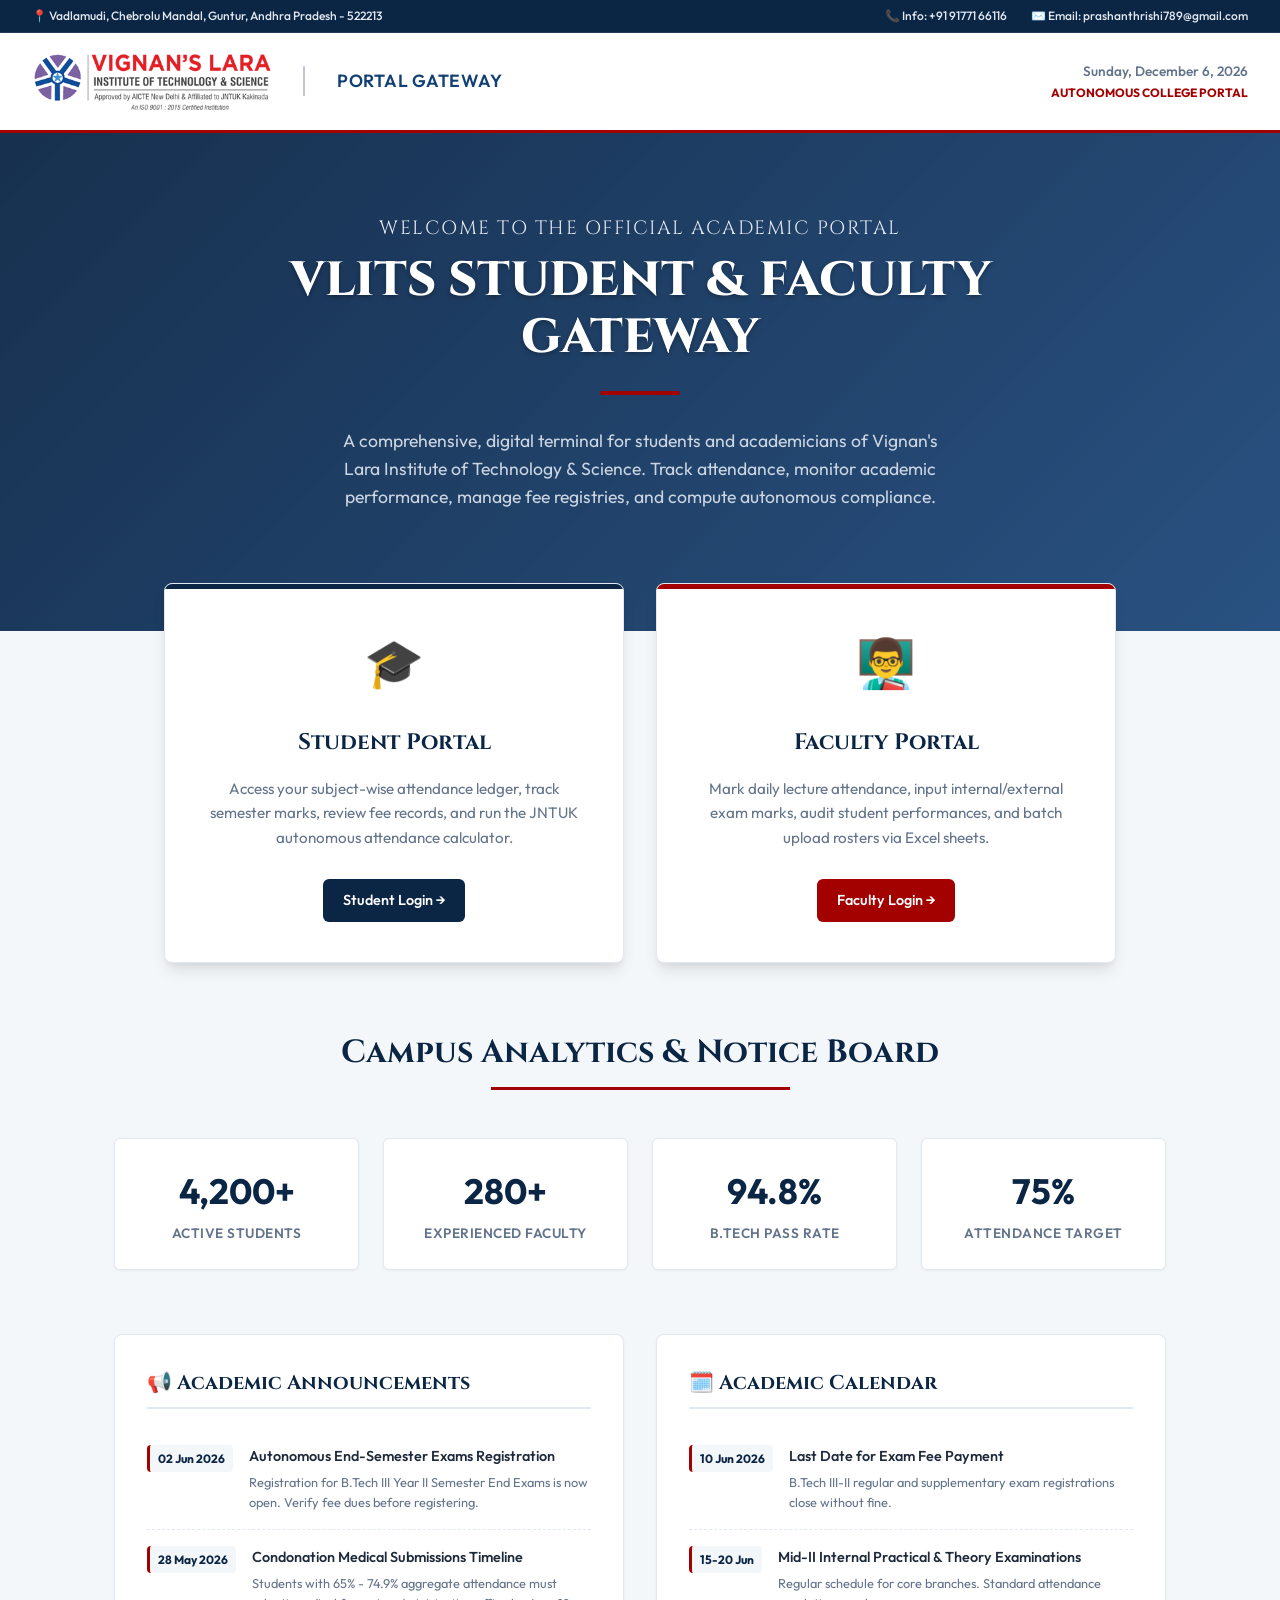
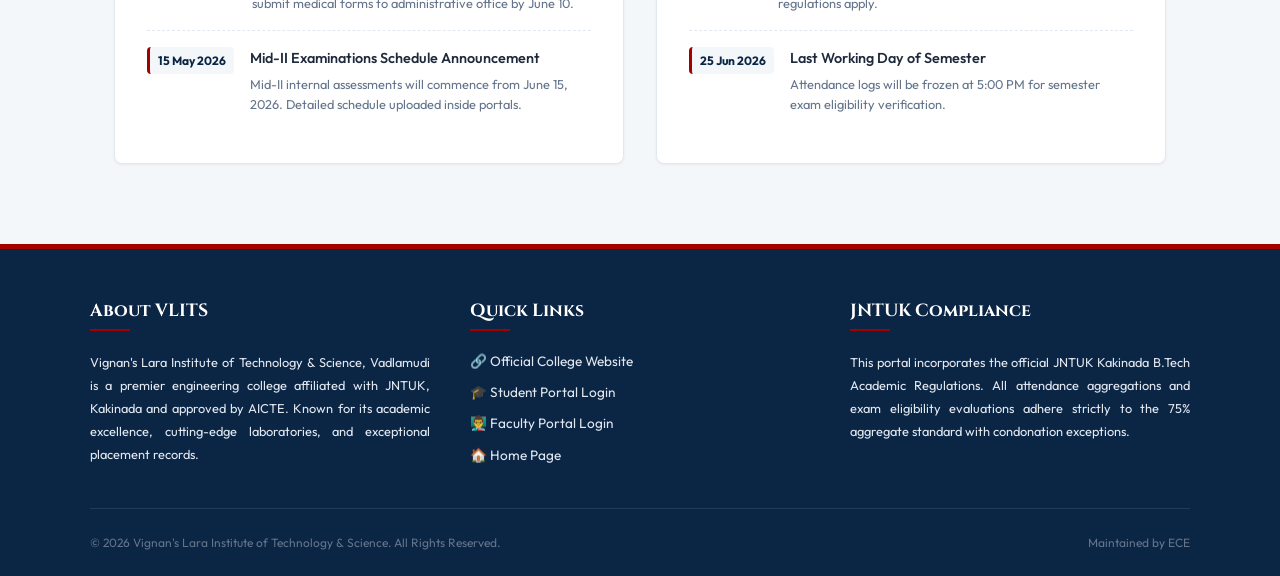
==== commit e6e35801: "Remove visible test account labels from home page" ====
--- a/index.html
+++ b/index.html
@@ -55,9 +55,6 @@
             <h2>Student Portal</h2>
             <p>Access your subject-wise attendance ledger, track semester marks, review fee records, and run the JNTUK autonomous attendance calculator.</p>
             <a href="student-login.html" class="btn btn-primary">Student Login →</a>
-            <div style="margin-top: 1rem; font-size: 0.75rem; color: var(--color-text-muted);">
-                Test Account ID: <strong>24fe1a0487</strong>
-            </div>
         </section>
 
         <!-- Faculty Card -->
@@ -66,9 +63,6 @@
             <h2>Faculty Portal</h2>
             <p>Mark daily lecture attendance, input internal/external exam marks, audit student performances, and batch upload rosters via Excel sheets.</p>
             <a href="faculty-login.html" class="btn btn-secondary">Faculty Login →</a>
-            <div style="margin-top: 1rem; font-size: 0.75rem; color: var(--color-text-muted);">
-                Test Account ID: <strong>24fe1a0487</strong>
-            </div>
         </section>
     </main>
 
